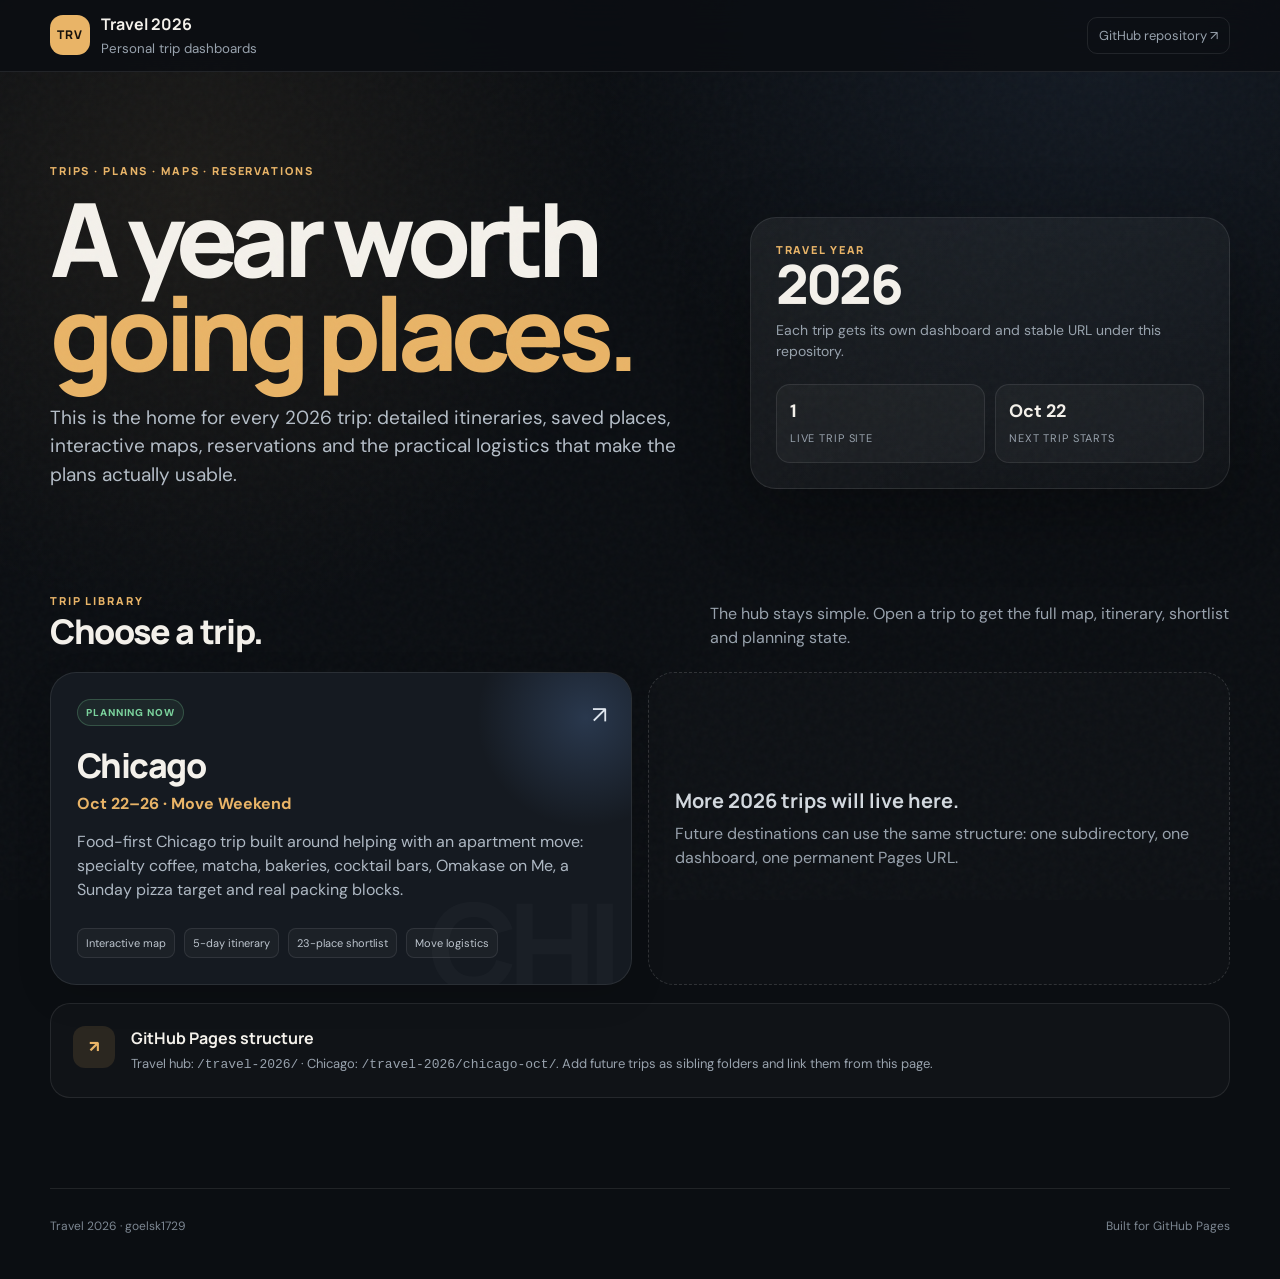
==== index.html @ 8a991269 "Add Travel 2026 landing page" ====
<!doctype html>
<html lang="en">
<head>
<meta charset="utf-8" />
<meta name="viewport" content="width=device-width,initial-scale=1,viewport-fit=cover" />
<meta name="theme-color" content="#0b0e12" />
<meta name="description" content="Personal travel dashboards and trip plans for 2026." />
<title>Travel 2026 · Saksham</title>
<link rel="preconnect" href="https://fonts.googleapis.com">
<link rel="preconnect" href="https://fonts.gstatic.com" crossorigin>
<link href="https://fonts.googleapis.com/css2?family=DM+Sans:wght@400;500;600;700&family=Manrope:wght@500;600;700;800&display=swap" rel="stylesheet">
<style>
:root{--bg:#0b0e12;--panel:#151a21;--panel2:#1a2028;--line:rgba(255,255,255,.09);--text:#f4f1eb;--muted:#98a2ad;--gold:#e9b467;--blue:#7bb0ff;--green:#7bd39d;--shadow:0 24px 70px rgba(0,0,0,.32);--shell:min(1180px,calc(100vw - 40px))}*{box-sizing:border-box}html{scroll-behavior:smooth}body{margin:0;background:radial-gradient(circle at 85% 0%,rgba(123,176,255,.08),transparent 30%),radial-gradient(circle at 15% 15%,rgba(233,180,103,.08),transparent 28%),var(--bg);color:var(--text);font-family:"DM Sans",system-ui,sans-serif;line-height:1.5}.noise{position:fixed;inset:0;pointer-events:none;opacity:.035;background-image:url("data:image/svg+xml,%3Csvg viewBox='0 0 180 180' xmlns='http://www.w3.org/2000/svg'%3E%3Cfilter id='n'%3E%3CfeTurbulence type='fractalNoise' baseFrequency='.88' numOctaves='4' stitchTiles='stitch'/%3E%3C/filter%3E%3Crect width='100%25' height='100%25' filter='url(%23n)' opacity='.85'/%3E%3C/svg%3E")}.shell{width:var(--shell);margin:auto}.topbar{height:72px;display:flex;align-items:center;justify-content:space-between;border-bottom:1px solid var(--line);position:sticky;top:0;background:rgba(11,14,18,.84);backdrop-filter:blur(18px);z-index:20}.topbar .shell{display:flex;justify-content:space-between;align-items:center}.brand{display:flex;align-items:center;gap:11px;text-decoration:none;color:inherit}.mark{display:grid;place-items:center;width:40px;height:40px;border-radius:13px;background:var(--gold);color:#17120c;font:800 12px/1 Manrope,sans-serif;letter-spacing:.08em}.brand b{font-family:Manrope,sans-serif}.brand small{display:block;color:var(--muted);margin-top:2px}.repo{font-size:13px;color:var(--muted);text-decoration:none;border:1px solid var(--line);padding:8px 11px;border-radius:10px}.hero{padding:92px 0 60px;display:grid;grid-template-columns:1.15fr .85fr;gap:50px;align-items:end}.overline{text-transform:uppercase;color:var(--gold);font:800 11px/1.2 Manrope,sans-serif;letter-spacing:.17em}.hero h1{font:800 clamp(50px,8vw,104px)/.92 Manrope,sans-serif;letter-spacing:-.065em;margin:14px 0 24px}.hero h1 span{color:var(--gold)}.hero p{font-size:19px;color:#b5bec8;max-width:680px;margin:0}.year-card{border:1px solid var(--line);background:linear-gradient(145deg,rgba(255,255,255,.06),rgba(255,255,255,.025));border-radius:26px;padding:25px;box-shadow:var(--shadow)}.year-card .big{font:800 54px/1 Manrope,sans-serif;letter-spacing:-.05em}.year-card p{font-size:14px;color:var(--muted);margin-top:10px}.mini-stats{display:grid;grid-template-columns:1fr 1fr;gap:10px;margin-top:22px}.mini{background:rgba(255,255,255,.035);border:1px solid var(--line);padding:13px;border-radius:14px}.mini strong{display:block;font-size:18px}.mini span{font-size:11px;color:var(--muted);text-transform:uppercase;letter-spacing:.08em}.section{padding:45px 0 90px}.section-head{display:flex;justify-content:space-between;align-items:end;gap:30px;margin-bottom:22px}.section-head h2{font:800 34px/1.05 Manrope,sans-serif;letter-spacing:-.04em;margin:7px 0 0}.section-head p{max-width:520px;color:var(--muted);margin:0}.trips{display:grid;grid-template-columns:repeat(2,1fr);gap:16px}.trip{position:relative;overflow:hidden;min-height:310px;border:1px solid var(--line);border-radius:26px;background:var(--panel);padding:26px;display:flex;flex-direction:column;text-decoration:none;color:inherit;transition:.25s ease;box-shadow:0 12px 36px rgba(0,0,0,.12)}.trip:hover{transform:translateY(-4px);border-color:rgba(233,180,103,.42);box-shadow:var(--shadow)}.trip::after{content:"";position:absolute;right:-70px;top:-70px;width:230px;height:230px;border-radius:50%;background:radial-gradient(circle,rgba(123,176,255,.2),transparent 67%)}.trip.chicago::before{content:"CHI";position:absolute;right:18px;bottom:-20px;font:800 120px/1 Manrope,sans-serif;color:rgba(255,255,255,.025);letter-spacing:-.08em}.pill{align-self:flex-start;border:1px solid rgba(123,211,157,.25);background:rgba(123,211,157,.08);color:var(--green);padding:5px 8px;border-radius:999px;font-size:10px;text-transform:uppercase;letter-spacing:.09em;font-weight:800}.trip h3{font:800 34px/1.05 Manrope,sans-serif;letter-spacing:-.045em;margin:22px 0 8px}.trip .date{font-weight:700;color:var(--gold)}.trip p{color:#aeb8c3;max-width:520px;margin:14px 0 26px}.meta{display:flex;gap:9px;flex-wrap:wrap;margin-top:auto}.meta span{font-size:11px;color:#bdc5ce;border:1px solid var(--line);background:rgba(255,255,255,.03);padding:6px 8px;border-radius:8px}.arrow{position:absolute;right:24px;top:24px;font-size:24px}.future{min-height:310px;border:1px dashed rgba(255,255,255,.14);border-radius:26px;padding:26px;display:flex;flex-direction:column;justify-content:center;color:var(--muted);background:rgba(255,255,255,.015)}.future strong{color:#d3d9df;font:700 20px Manrope,sans-serif;margin-bottom:8px}.guide{margin-top:18px;border:1px solid var(--line);border-radius:20px;padding:22px;background:rgba(255,255,255,.025);display:grid;grid-template-columns:auto 1fr;gap:16px}.guide i{font-style:normal;width:42px;height:42px;border-radius:12px;background:rgba(233,180,103,.12);display:grid;place-items:center;color:var(--gold);font-weight:900}.guide b{font-family:Manrope,sans-serif}.guide p{margin:3px 0 0;color:var(--muted);font-size:13px}.footer{padding:28px 0 45px;border-top:1px solid var(--line);display:flex;justify-content:space-between;color:#7d8792;font-size:12px}.footer a{color:inherit}@media(max-width:800px){.hero{grid-template-columns:1fr;padding-top:58px}.trips{grid-template-columns:1fr}.section-head{display:block}.section-head p{margin-top:10px}.repo{display:none}}@media(max-width:520px){:root{--shell:calc(100vw - 28px)}.hero h1{font-size:58px}.year-card{padding:20px}.trip{min-height:300px}.mini-stats{grid-template-columns:1fr 1fr}}
</style>
</head>
<body><div class="noise"></div>
<header class="topbar"><div class="shell"><a class="brand" href="./"><span class="mark">TRV</span><span><b>Travel 2026</b><small>Personal trip dashboards</small></span></a><a class="repo" href="https://github.com/goelsk1729/travel-2026" target="_blank" rel="noreferrer">GitHub repository ↗</a></div></header>
<main>
<section class="shell hero"><div><div class="overline">Trips · plans · maps · reservations</div><h1>A year worth<br><span>going places.</span></h1><p>This is the home for every 2026 trip: detailed itineraries, saved places, interactive maps, reservations and the practical logistics that make the plans actually usable.</p></div><aside class="year-card"><div class="overline">Travel year</div><div class="big">2026</div><p>Each trip gets its own dashboard and stable URL under this repository.</p><div class="mini-stats"><div class="mini"><strong>1</strong><span>live trip site</span></div><div class="mini"><strong>Oct 22</strong><span>next trip starts</span></div></div></aside></section>
<section class="shell section"><div class="section-head"><div><div class="overline">Trip library</div><h2>Choose a trip.</h2></div><p>The hub stays simple. Open a trip to get the full map, itinerary, shortlist and planning state.</p></div><div class="trips"><a class="trip chicago" href="./chicago-oct/"><span class="pill">Planning now</span><span class="arrow">↗</span><h3>Chicago</h3><div class="date">Oct 22–26 · Move Weekend</div><p>Food-first Chicago trip built around helping with an apartment move: specialty coffee, matcha, bakeries, cocktail bars, Omakase on Me, a Sunday pizza target and real packing blocks.</p><div class="meta"><span>Interactive map</span><span>5-day itinerary</span><span>23-place shortlist</span><span>Move logistics</span></div></a><div class="future"><strong>More 2026 trips will live here.</strong><span>Future destinations can use the same structure: one subdirectory, one dashboard, one permanent Pages URL.</span></div></div><div class="guide"><i>↗</i><div><b>GitHub Pages structure</b><p>Travel hub: <code>/travel-2026/</code> · Chicago: <code>/travel-2026/chicago-oct/</code>. Add future trips as sibling folders and link them from this page.</p></div></div></section>
</main><footer class="shell footer"><span>Travel 2026 · goelsk1729</span><span>Built for GitHub Pages</span></footer>
</body></html>
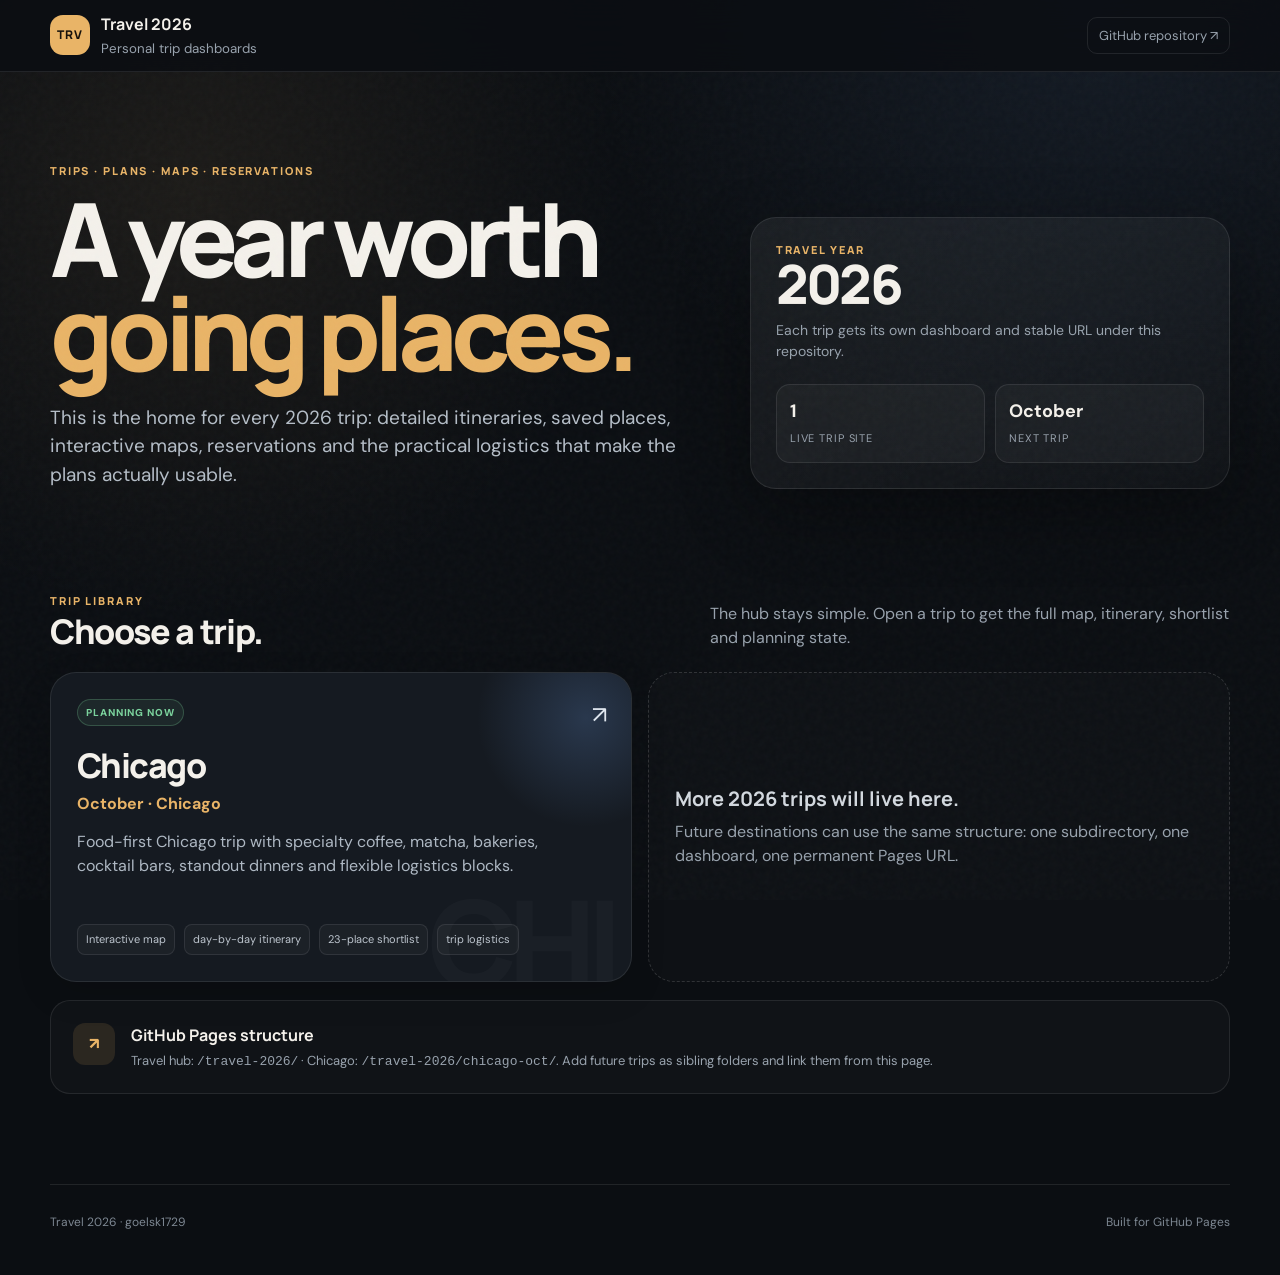
==== commit de74b7e2: "Generalize public trip dates on travel hub" ====
--- a/index.html
+++ b/index.html
@@ -16,7 +16,7 @@
 <body><div class="noise"></div>
 <header class="topbar"><div class="shell"><a class="brand" href="./"><span class="mark">TRV</span><span><b>Travel 2026</b><small>Personal trip dashboards</small></span></a><a class="repo" href="https://github.com/goelsk1729/travel-2026" target="_blank" rel="noreferrer">GitHub repository ↗</a></div></header>
 <main>
-<section class="shell hero"><div><div class="overline">Trips · plans · maps · reservations</div><h1>A year worth<br><span>going places.</span></h1><p>This is the home for every 2026 trip: detailed itineraries, saved places, interactive maps, reservations and the practical logistics that make the plans actually usable.</p></div><aside class="year-card"><div class="overline">Travel year</div><div class="big">2026</div><p>Each trip gets its own dashboard and stable URL under this repository.</p><div class="mini-stats"><div class="mini"><strong>1</strong><span>live trip site</span></div><div class="mini"><strong>Oct 22</strong><span>next trip starts</span></div></div></aside></section>
-<section class="shell section"><div class="section-head"><div><div class="overline">Trip library</div><h2>Choose a trip.</h2></div><p>The hub stays simple. Open a trip to get the full map, itinerary, shortlist and planning state.</p></div><div class="trips"><a class="trip chicago" href="./chicago-oct/"><span class="pill">Planning now</span><span class="arrow">↗</span><h3>Chicago</h3><div class="date">Oct 22–26 · Move Weekend</div><p>Food-first Chicago trip built around helping with an apartment move: specialty coffee, matcha, bakeries, cocktail bars, Omakase on Me, a Sunday pizza target and real packing blocks.</p><div class="meta"><span>Interactive map</span><span>5-day itinerary</span><span>23-place shortlist</span><span>Move logistics</span></div></a><div class="future"><strong>More 2026 trips will live here.</strong><span>Future destinations can use the same structure: one subdirectory, one dashboard, one permanent Pages URL.</span></div></div><div class="guide"><i>↗</i><div><b>GitHub Pages structure</b><p>Travel hub: <code>/travel-2026/</code> · Chicago: <code>/travel-2026/chicago-oct/</code>. Add future trips as sibling folders and link them from this page.</p></div></div></section>
+<section class="shell hero"><div><div class="overline">Trips · plans · maps · reservations</div><h1>A year worth<br><span>going places.</span></h1><p>This is the home for every 2026 trip: detailed itineraries, saved places, interactive maps, reservations and the practical logistics that make the plans actually usable.</p></div><aside class="year-card"><div class="overline">Travel year</div><div class="big">2026</div><p>Each trip gets its own dashboard and stable URL under this repository.</p><div class="mini-stats"><div class="mini"><strong>1</strong><span>live trip site</span></div><div class="mini"><strong>October</strong><span>next trip</span></div></div></aside></section>
+<section class="shell section"><div class="section-head"><div><div class="overline">Trip library</div><h2>Choose a trip.</h2></div><p>The hub stays simple. Open a trip to get the full map, itinerary, shortlist and planning state.</p></div><div class="trips"><a class="trip chicago" href="./chicago-oct/"><span class="pill">Planning now</span><span class="arrow">↗</span><h3>Chicago</h3><div class="date">October · Chicago</div><p>Food-first Chicago trip with specialty coffee, matcha, bakeries, cocktail bars, standout dinners and flexible logistics blocks.</p><div class="meta"><span>Interactive map</span><span>day-by-day itinerary</span><span>23-place shortlist</span><span>trip logistics</span></div></a><div class="future"><strong>More 2026 trips will live here.</strong><span>Future destinations can use the same structure: one subdirectory, one dashboard, one permanent Pages URL.</span></div></div><div class="guide"><i>↗</i><div><b>GitHub Pages structure</b><p>Travel hub: <code>/travel-2026/</code> · Chicago: <code>/travel-2026/chicago-oct/</code>. Add future trips as sibling folders and link them from this page.</p></div></div></section>
 </main><footer class="shell footer"><span>Travel 2026 · goelsk1729</span><span>Built for GitHub Pages</span></footer>
 </body></html>
